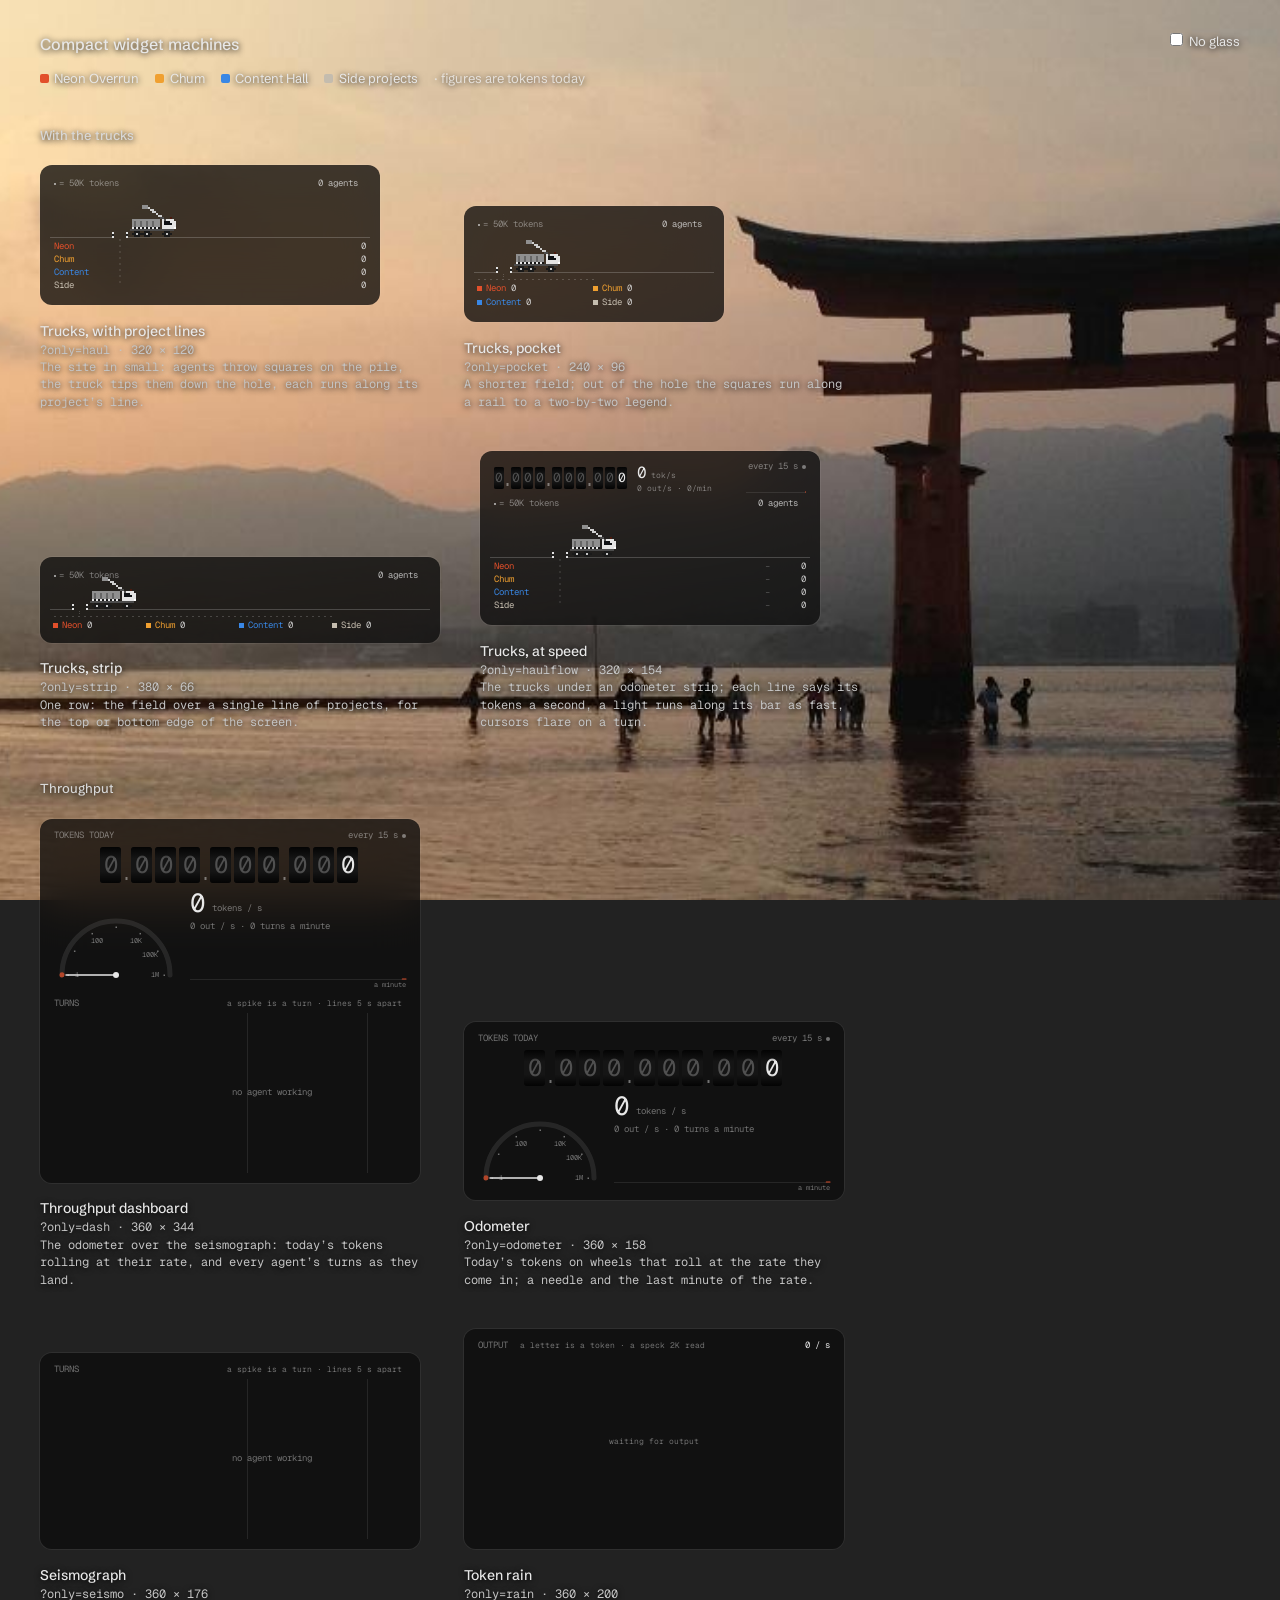
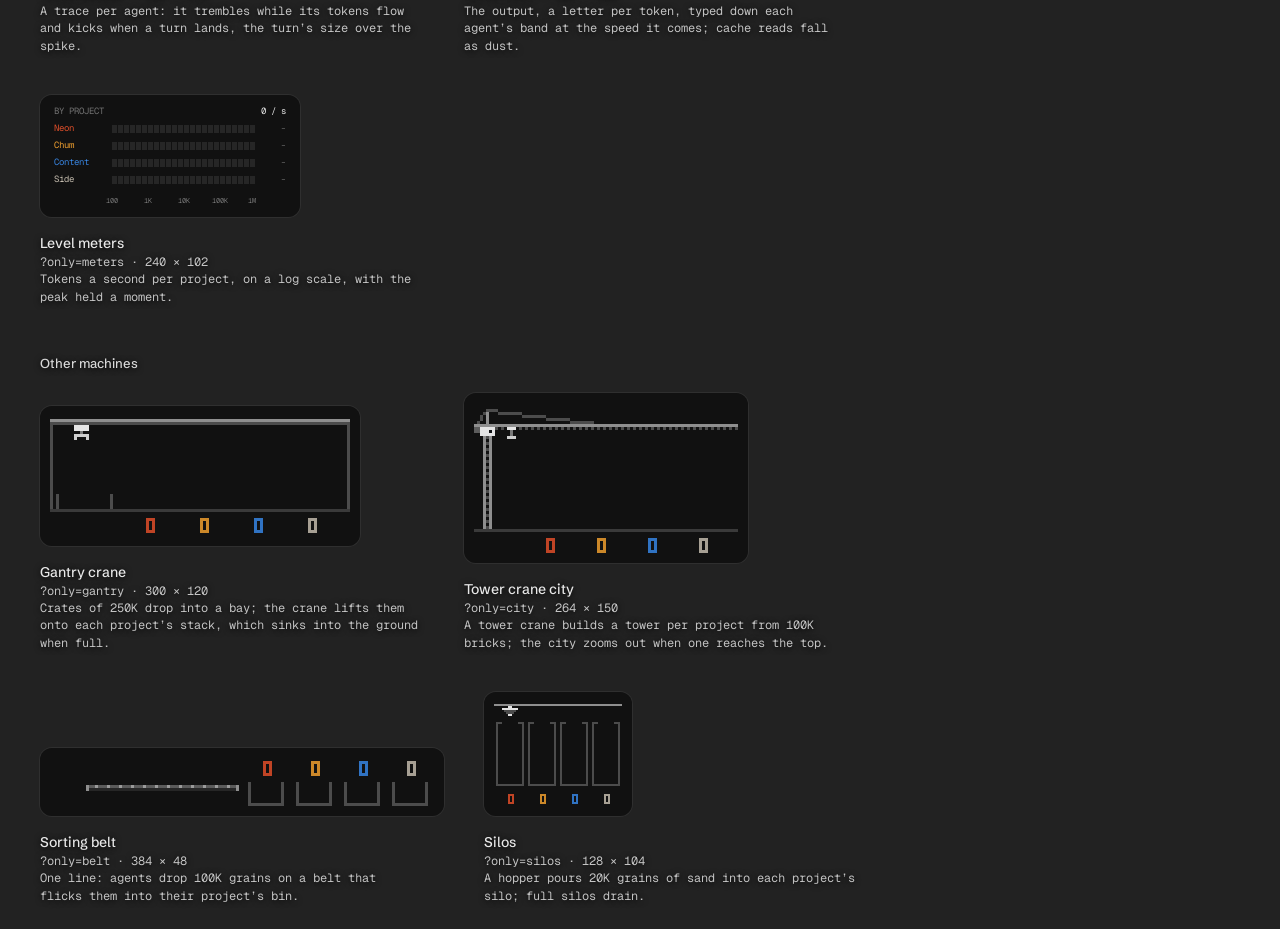
==== lab/index.html @ 2945d014 "Tokiscope Co-Authored-By: Claude Opus 5.5 <noreply@anthropic.com>" ====
<!doctype html>
<html lang="en">
<head>
<meta charset="utf-8">
<meta name="viewport" content="width=device-width, initial-scale=1">
<title>Compact widget machines</title>
<link href="https://fonts.googleapis.com/css2?family=Geist+Mono:wght@400&family=Schibsted+Grotesk:wght@400;500&display=swap" rel="stylesheet">
<style>
  /* Each machine as the desktop widget would show it: in a small dark glass window over a wallpaper.
     ?only=<machine> shows one machine alone on a transparent page, for the widget app. */
  body { margin: 0; min-height: 100vh; color: #e8e8e8; font: 400 .875rem/1.5 "Schibsted Grotesk", system-ui, sans-serif;
    background: #222 url(torii.jpg) center / cover fixed; }
  h1 { margin: 0; padding: 2rem 2.5rem 0; font-size: 1rem; font-weight: 500; text-shadow: 0 1px 6px #000; }
  h2 { margin: 0; padding: 1.5rem 2.5rem 0; font-size: .8125rem; font-weight: 500; color: #d8d8d8; text-shadow: 0 1px 6px #000; }
  main { display: flex; flex-wrap: wrap; align-items: flex-end; gap: 2.5rem; padding: 1.25rem 2.5rem 1.5rem; }
  figure { margin: 0; }
  .glass { display: inline-block; padding: 10px; border-radius: 12px; background: rgb(14 14 14 / .78);
    backdrop-filter: blur(24px) saturate(1.4); box-shadow: 0 0 0 1px rgb(255 255 255 / .06); }
  .clear .glass { background: none; backdrop-filter: none; box-shadow: 0 0 0 1px rgb(255 255 255 / .12); }
  figcaption { margin-top: .6rem; max-width: 24rem; text-shadow: 0 1px 6px #000; }
  figcaption b { font-weight: 500; }
  figcaption span { display: block; color: #c4c4c4; font: 400 .75rem/1.45 "Geist Mono", ui-monospace, monospace; }
  figcaption i { font-style: normal; }
  label { position: fixed; top: 1.9rem; right: 2.5rem; font-size: .8125rem; text-shadow: 0 1px 6px #000; }
  .key { display: flex; gap: 1rem; padding: 0 2.5rem; font-size: .8125rem; text-shadow: 0 1px 6px #000; }
  .key i { display: inline-block; width: .55rem; height: .55rem; border-radius: 2px; margin-right: .35rem; }
  html.only, html.only body { background: transparent; }
  html.only body { display: grid; place-items: center; height: 100vh; overflow: hidden; }
</style>
</head>
<body>
<script type="module">
  import { run, MACHINES, PROJECTS, NAMES, RGB } from './lab.js';
  import './flow.js';                  // the throughput layouts: the trucks at speed, the dashboard and its pieces
  const only = new URLSearchParams(location.search).get('only');
  if (only && MACHINES[only]) {
    document.documentElement.classList.add('only');
    const el = document.createElement('div'); document.body.append(el);
    // The app sizes its window from this, again whenever the projects change and the machine is rebuilt.
    const size = () => { const [w, h] = MACHINES[only].size(); window.webkit?.messageHandlers?.frame?.postMessage({ w, h, widget: true }); };
    run([[el, only]], [], size);
    size();
  } else {
    document.body.innerHTML = `<h1>Compact widget machines</h1>
      <label><input type="checkbox" id="clear"> No glass</label>
      <p class="key"></p>
      ${[['With the trucks', m => m.trucks], ['Throughput', m => m.flow && !m.trucks], ['Other machines', m => !m.trucks && !m.flow]].map(([title, of]) => `<h2>${title}</h2>
      <main>${Object.entries(MACHINES).filter(([, m]) => of(m)).map(([k, m]) => `<figure><div class="glass" data-m="${k}"></div>
        <figcaption><b>${m.name}</b><span>?only=${k} · <i data-size="${k}"></i></span><span>${m.note}</span></figcaption></figure>`).join('')}</main>`).join('')}`;
    document.getElementById('clear').addEventListener('change', e => document.body.classList.toggle('clear', e.target.checked));
    // The key and the sizes follow the projects the feed names.
    const key = () => {
      document.querySelector('.key').innerHTML = `${PROJECTS.map(p => `<span><i style="background:rgb(${RGB[p]})"></i>${NAMES[p]}</span>`).join('')}<span style="opacity:.8">· figures are tokens today</span>`;
      for (const el of document.querySelectorAll('[data-size]')) el.textContent = MACHINES[el.dataset.size].size().join(' × ');
    };
    run([...document.querySelectorAll('[data-m]')].map(el => [el, el.dataset.m]), [], key);
    key();
  }
</script>
</body>
</html>
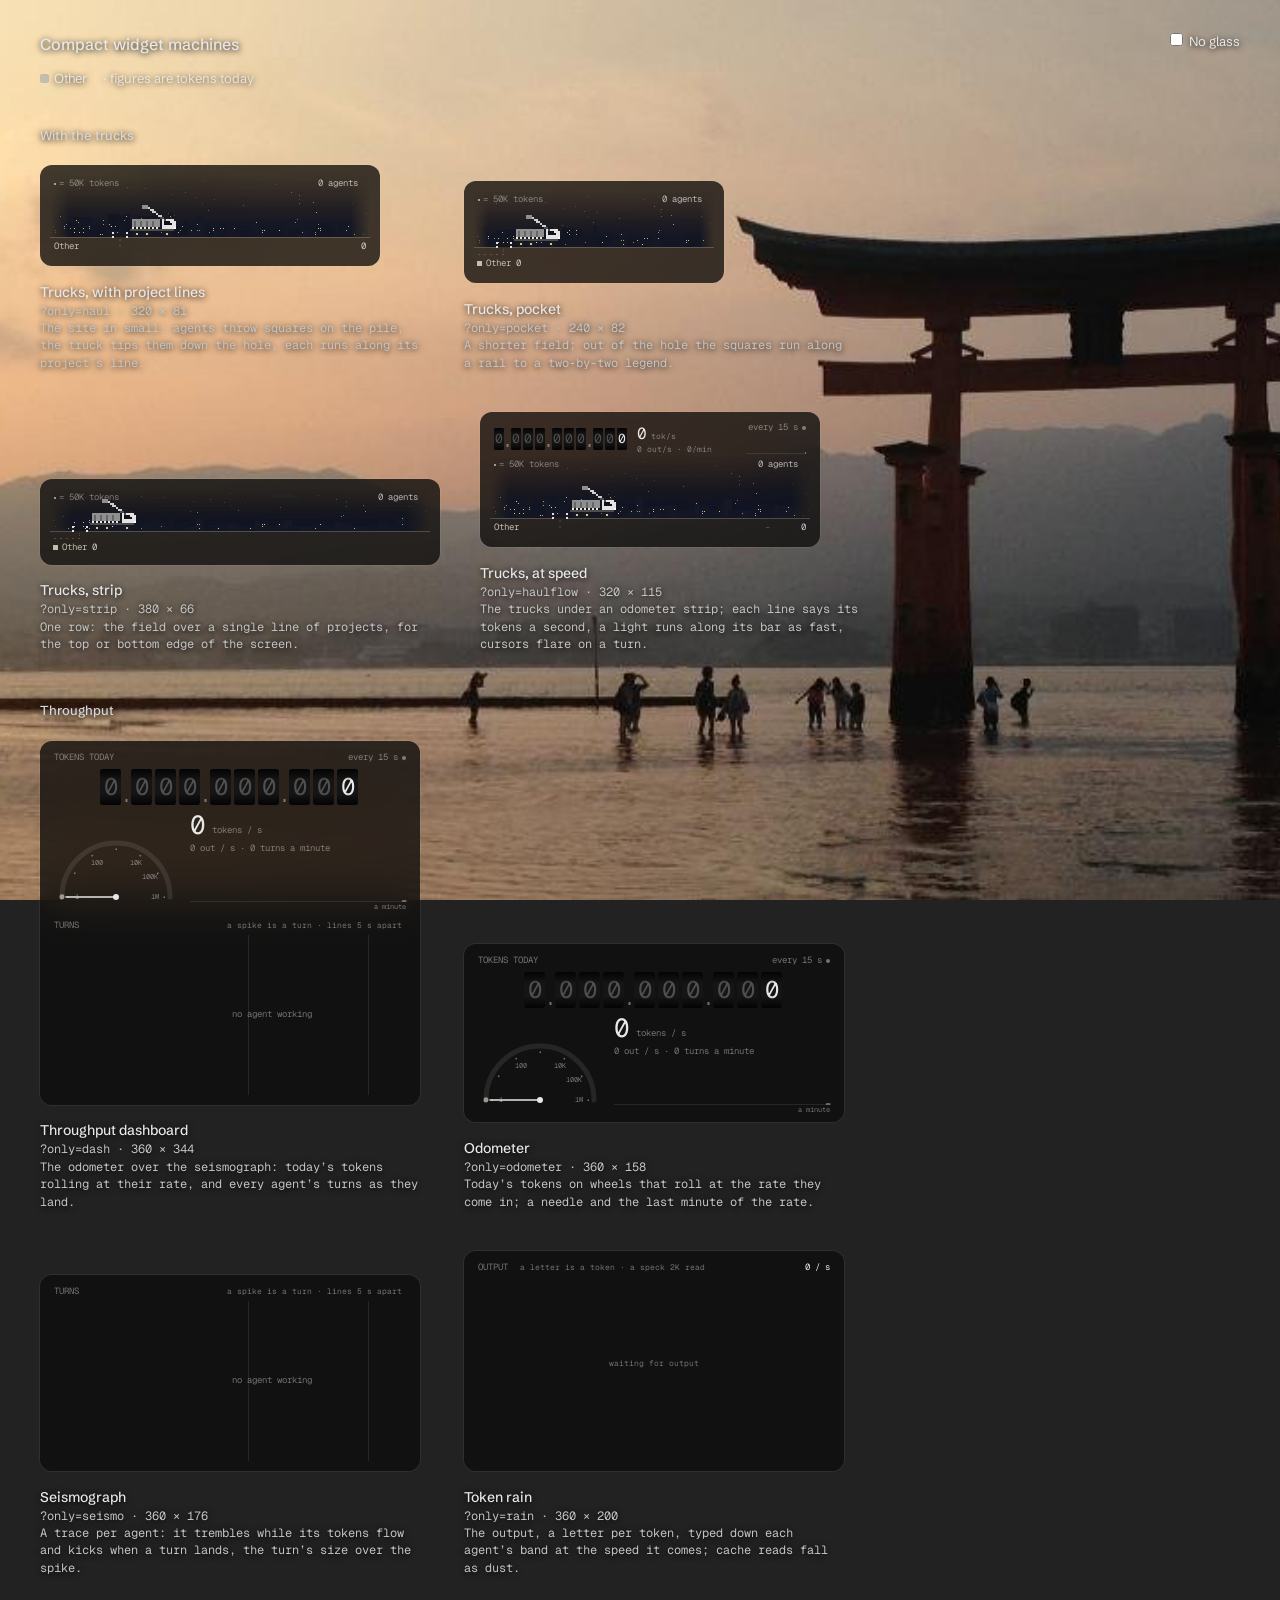
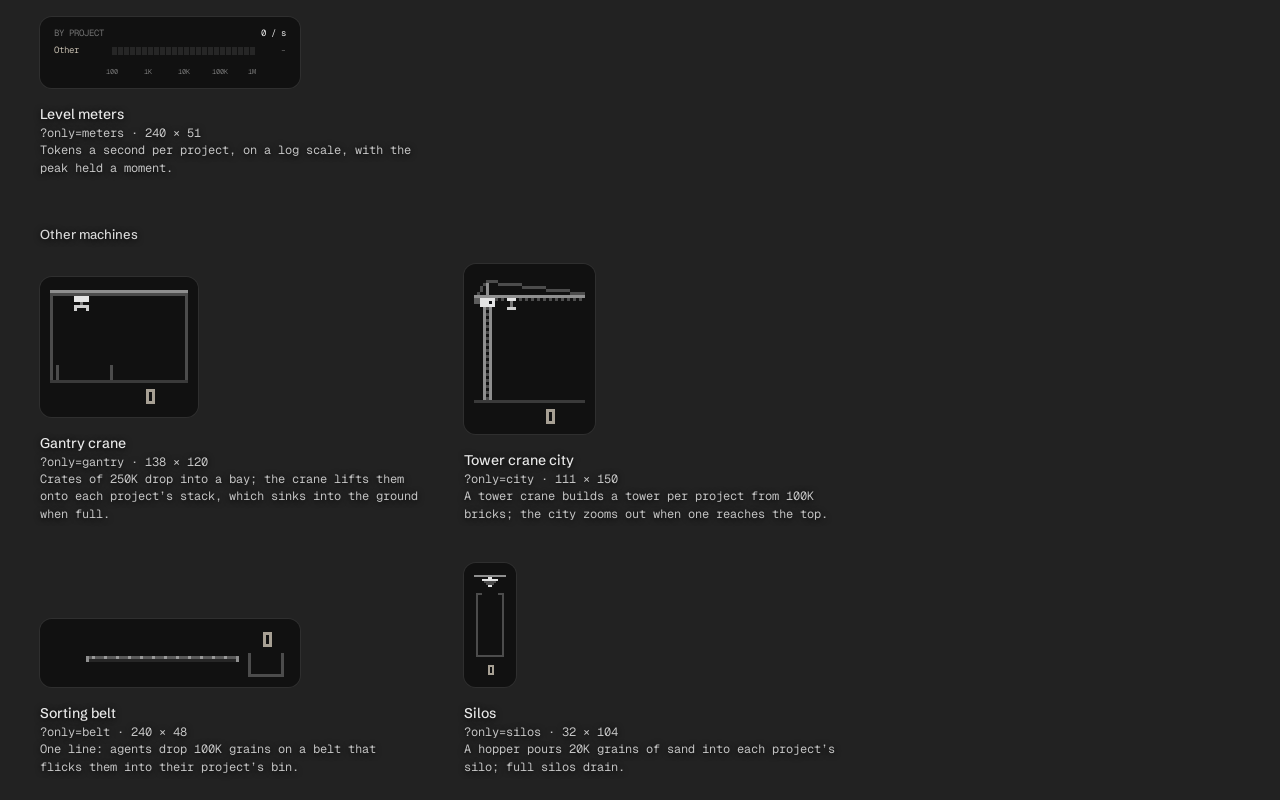
==== commit 6dbecc19: "Tokens counted: everything follows them, and a unit's worth scales with them With agent-stats 0.7's " ====
--- a/lab/index.html
+++ b/lab/index.html
@@ -31,8 +31,9 @@
 <body>
 <script type="module">
   import { run, MACHINES, PROJECTS, NAMES, RGB } from './lab.js';
-  import './flow.js';                  // the throughput layouts: the trucks at speed, the dashboard and its pieces
+  import { demo } from './flow.js';    // the throughput layouts: the trucks at speed, the dashboard and its pieces
   const only = new URLSearchParams(location.search).get('only');
+  demo();                               // ?relay=demo: made-up agents
   if (only && MACHINES[only]) {
     document.documentElement.classList.add('only');
     const el = document.createElement('div'); document.body.append(el);
